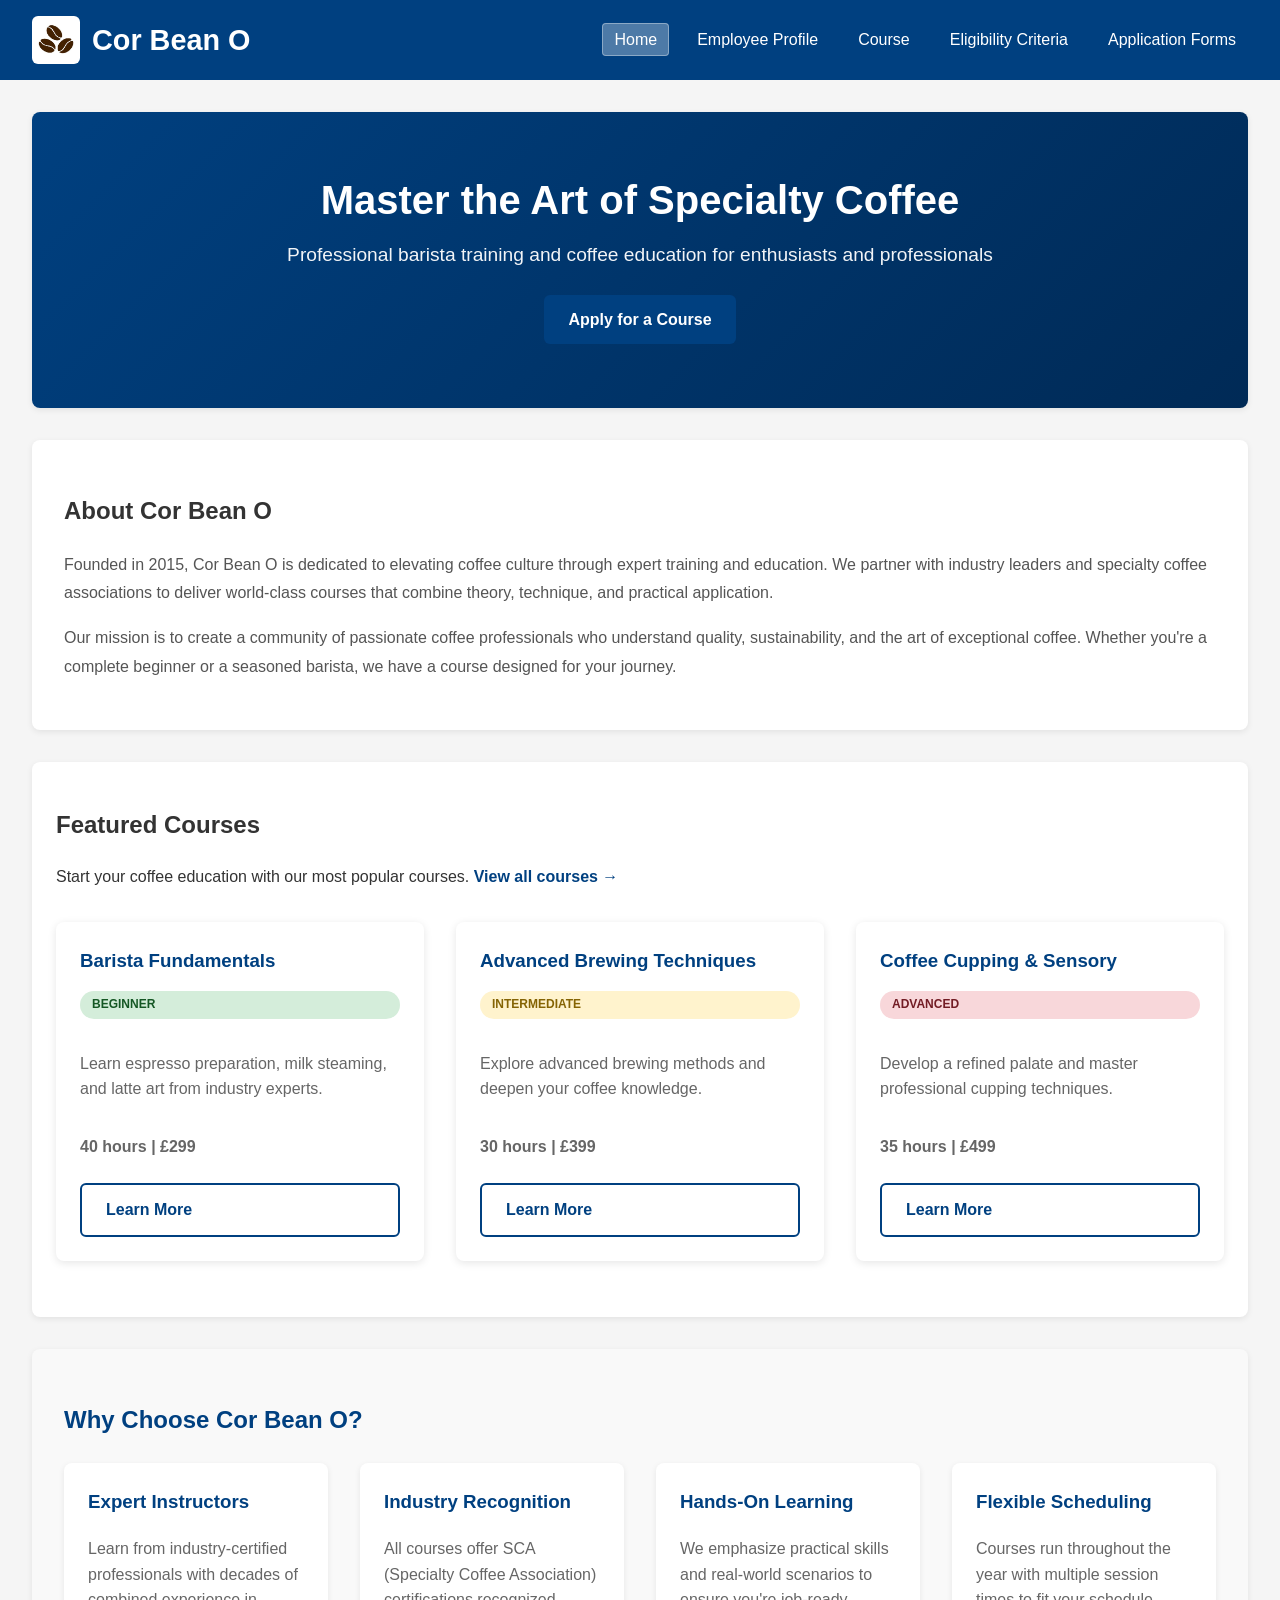
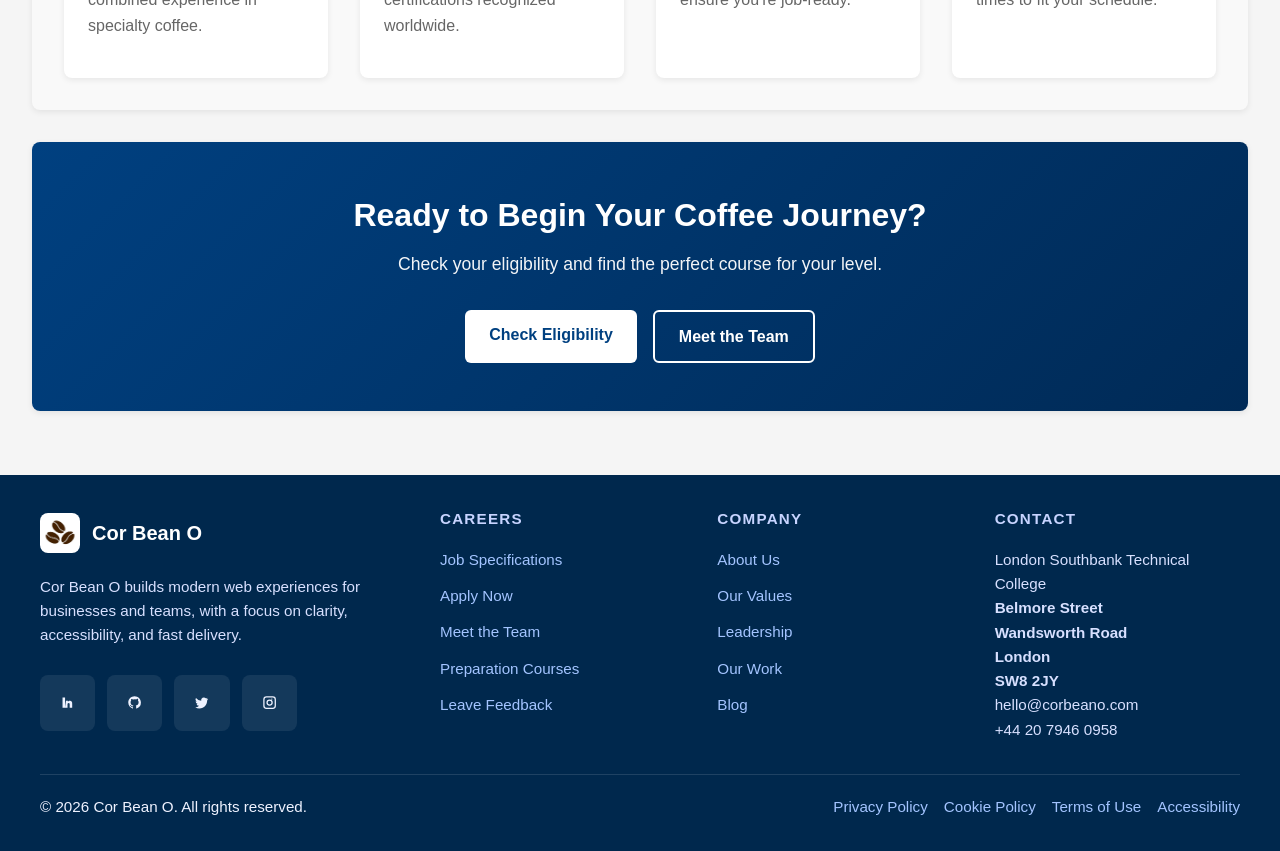
==== index.html @ 58e50d84 "Initial commit" ====
<!DOCTYPE html>

<html lang="en">
    <head>
        <meta charset="UTF-8">
        <meta name="viewport" content="width=device-width, initial-scale=1.0">
        <title>My Website</title>
        <link rel="stylesheet" href="styles.css">
    </head>
    <body>
        <header>
            <div class="brand">
                <img src="logo.jpg" alt="Site logo">
                <h1>Cor Bean O</h1>
            </div>
            <button class="nav-toggle" aria-expanded="false" aria-label="Toggle navigation">☰</button>
            <nav>
                <ul>
                    <li><a class="selected" href="index.html">Home</a></li>
                    <li><a href="profile.html">Employee Profile</a></li>
                    <li><a href="course.html">Course</a></li>
                    <li><a href="criteria.html">Eligibility Criteria</a></li>
                    <li><a href="form.html">Application Forms</a></li>
                </ul>
            </nav>
        </header>
        <main>
            <section id="hero">
                <div class="hero-content">
                    <h2>Master the Art of Specialty Coffee</h2>
                    <p>Professional barista training and coffee education for enthusiasts and professionals</p>
                    <a href="form.html" class="btn-primary">Apply for a Course</a>
                </div>
            </section>
            <section id="about">
                <h2>About Cor Bean O</h2>
                <p>Founded in 2015, Cor Bean O is dedicated to elevating coffee culture through expert training and education. We partner with industry leaders and specialty coffee associations to deliver world-class courses that combine theory, technique, and practical application.</p>
                <p>Our mission is to create a community of passionate coffee professionals who understand quality, sustainability, and the art of exceptional coffee. Whether you're a complete beginner or a seasoned barista, we have a course designed for your journey.</p>
            </section>
            <section id="featured-courses">
                <h2>Featured Courses</h2>
                <p>Start your coffee education with our most popular courses. <a href="course.html">View all courses →</a></p>
                <div class="featured-grid">
                    <article class="featured-card">
                        <h3>Barista Fundamentals</h3>
                        <p class="level-badge beginner">Beginner</p>
                        <p>Learn espresso preparation, milk steaming, and latte art from industry experts.</p>
                        <p><strong>40 hours | £299</strong></p>
                        <a href="form.html" class="btn-secondary">Learn More</a>
                    </article>
                    <article class="featured-card">
                        <h3>Advanced Brewing Techniques</h3>
                        <p class="level-badge intermediate">Intermediate</p>
                        <p>Explore advanced brewing methods and deepen your coffee knowledge.</p>
                        <p><strong>30 hours | £399</strong></p>
                        <a href="form.html" class="btn-secondary">Learn More</a>
                    </article>
                    <article class="featured-card">
                        <h3>Coffee Cupping & Sensory</h3>
                        <p class="level-badge advanced">Advanced</p>
                        <p>Develop a refined palate and master professional cupping techniques.</p>
                        <p><strong>35 hours | £499</strong></p>
                        <a href="form.html" class="btn-secondary">Learn More</a>
                    </article>
                </div>
            </section>
            <section id="why-us">
                <h2>Why Choose Cor Bean O?</h2>
                <div class="reasons-grid">
                    <article class="reason-card">
                        <h3>Expert Instructors</h3>
                        <p>Learn from industry-certified professionals with decades of combined experience in specialty coffee.</p>
                    </article>
                    <article class="reason-card">
                        <h3>Industry Recognition</h3>
                        <p>All courses offer SCA (Specialty Coffee Association) certifications recognized worldwide.</p>
                    </article>
                    <article class="reason-card">
                        <h3>Hands-On Learning</h3>
                        <p>We emphasize practical skills and real-world scenarios to ensure you're job-ready.</p>
                    </article>
                    <article class="reason-card">
                        <h3>Flexible Scheduling</h3>
                        <p>Courses run throughout the year with multiple session times to fit your schedule.</p>
                    </article>
                </div>
            </section>
            <section id="cta">
                <div class="cta-content">
                    <h2>Ready to Begin Your Coffee Journey?</h2>
                    <p>Check your eligibility and find the perfect course for your level.</p>
                    <div class="cta-buttons">
                        <a href="criteria.html" class="btn-primary">Check Eligibility</a>
                        <a href="profile.html" class="btn-secondary">Meet the Team</a>
                    </div>
                </div>
            </section>
        </main>
        <footer class="footer">
          <div class="container">
            <div class="footer-grid">
              <div class="footer-brand">
                <a class="nav-logo" href="index.html">
                  <img src="logo.jpg" alt="Cor Bean O logo">
                  <span>Cor Bean <span class="accent">O</span></span>
                </a>
                <p>Cor Bean O builds modern web experiences for businesses and teams, with a focus on clarity, accessibility, and fast delivery.</p>
                <div class="footer-social">
                  <a href="#" class="social-btn" aria-label="LinkedIn">
                    <svg viewBox="0 0 24 24" aria-hidden="true" focusable="false">
                      <path d="M4 4h4v16H4zM6 6.5a1.5 1.5 0 1 1 0 3 1.5 1.5 0 0 1 0-3zm3.5 2.5h3v1.7h.04c.42-.8 1.45-1.64 2.98-1.64 3.18 0 3.76 2.1 3.76 4.83V20h-4v-4.8c0-1.14-.02-2.6-1.58-2.6-1.58 0-1.82 1.23-1.82 2.5V20h-4z" fill="currentColor"/>
                    </svg>
                  </a>
                  <a href="#" class="social-btn" aria-label="GitHub">
                    <svg viewBox="0 0 24 24" aria-hidden="true" focusable="false">
                      <path fill-rule="evenodd" clip-rule="evenodd" d="M12 2C6.48 2 2 6.48 2 12c0 4.42 2.87 8.17 6.84 9.49.5.09.68-.22.68-.48 0-.24-.01-.87-.01-1.7-2.78.6-3.37-1.34-3.37-1.34-.45-1.16-1.1-1.47-1.1-1.47-.9-.62.07-.61.07-.61 1 .07 1.53 1.04 1.53 1.04.89 1.53 2.34 1.09 2.91.84.09-.65.35-1.09.64-1.34-2.22-.25-4.56-1.11-4.56-4.95 0-1.09.39-1.98 1.03-2.68-.1-.25-.45-1.27.1-2.65 0 0 .84-.27 2.75 1.02A9.56 9.56 0 0 1 12 6.8c.85.004 1.71.115 2.51.34 1.9-1.29 2.74-1.02 2.74-1.02.55 1.38.2 2.4.1 2.65.64.7 1.03 1.59 1.03 2.68 0 3.86-2.34 4.7-4.57 4.95.36.31.68.92.68 1.85 0 1.34-.01 2.42-.01 2.75 0 .27.18.58.69.48A10.01 10.01 0 0 0 22 12c0-5.52-4.48-10-10-10z" fill="currentColor"/>
                    </svg>
                  </a>
                  <a href="#" class="social-btn" aria-label="Twitter">
                    <svg viewBox="0 0 24 24" aria-hidden="true" focusable="false">
                      <path d="M22 5.92c-.77.34-1.6.57-2.47.67a4.3 4.3 0 0 0 1.88-2.38 8.55 8.55 0 0 1-2.72 1.04 4.27 4.27 0 0 0-7.28 3.89A12.1 12.1 0 0 1 3.16 4.7a4.27 4.27 0 0 0 1.32 5.7 4.22 4.22 0 0 1-1.94-.54v.05a4.27 4.27 0 0 0 3.43 4.18 4.3 4.3 0 0 1-1.93.07 4.27 4.27 0 0 0 3.99 2.96A8.58 8.58 0 0 1 2 19.54a12.08 12.08 0 0 0 6.56 1.92c7.88 0 12.2-6.53 12.2-12.19 0-.19 0-.37-.01-.56A8.72 8.72 0 0 0 22 5.92z" fill="currentColor"/>
                    </svg>
                  </a>
                  <a href="#" class="social-btn" aria-label="Instagram">
                    <svg viewBox="0 0 24 24" aria-hidden="true" focusable="false">
                      <path d="M7 2h10a5 5 0 0 1 5 5v10a5 5 0 0 1-5 5H7a5 5 0 0 1-5-5V7a5 5 0 0 1 5-5zm0 2a3 3 0 0 0-3 3v10a3 3 0 0 0 3 3h10a3 3 0 0 0 3-3V7a3 3 0 0 0-3-3H7zm8.5 1.5a1 1 0 1 1 0 2 1 1 0 0 1 0-2zM12 7a5 5 0 1 1 0 10 5 5 0 0 1 0-10zm0 2a3 3 0 1 0 0 6 3 3 0 0 0 0-6z" fill="currentColor"/>
                    </svg>
                  </a>
                </div>
              </div>
              <div class="footer-col">
                <h5>Careers</h5>
                <ul>
                  <li><a href="qualification.html">Job Specifications</a></li>
                  <li><a href="form.html">Apply Now</a></li>
                  <li><a href="profile.html">Meet the Team</a></li>
                  <li><a href="course.html">Preparation Courses</a></li>
                  <li><a href="criteria.html">Leave Feedback</a></li>
                </ul>
              </div>
              <div class="footer-col">
                <h5>Company</h5>
                <ul>
                  <li><a href="profile.html">About Us</a></li>
                  <li><a href="#">Our Values</a></li>
                  <li><a href="#">Leadership</a></li>
                  <li><a href="#">Our Work</a></li>
                  <li><a href="#">Blog</a></li>
                </ul>
              </div>
              <div class="footer-col">
                <h5>Contact</h5>
                <div class="contact-item"><span>London Southbank Technical College<br><strong>Belmore Street</strong><br><strong>Wandsworth Road</strong><br><strong>London</strong><br><strong>SW8 2JY</strong></span></div>
                <div class="contact-item"><span>hello@corbeano.com</span></div>
                <div class="contact-item"><span>+44 20 7946 0958</span></div>
              </div>
            </div>
            <div class="footer-bottom">
              <p>© <span id="currentYear"></span> Cor Bean O. All rights reserved.</p>
              <div class="footer-bottom-links">
                <a href="#">Privacy Policy</a>
                <a href="#">Cookie Policy</a>
                <a href="#">Terms of Use</a>
                <a href="#">Accessibility</a>
              </div>
            </div>
          </div>
        </footer>
        <script src="scripts.js"></script>
    </body>
</html>
---- styles.css ----
/* Basic page styling */
body {
  margin: 0;
  font-family: Arial, sans-serif;
  line-height: 1.6;
  color: #333;
  background: #f5f5f5;
}

header {
  background: #004080;
  color: white;
  padding: 1rem 2rem;
  display: flex;
  flex-wrap: wrap;
  align-items: center;
  justify-content: space-between;
  gap: 1rem;
}

header .brand {
  display: flex;
  align-items: center;
  gap: 0.75rem;
  margin-bottom: 0;
}

header .brand img {
  width: 48px;
  height: auto;
  border-radius: 6px;
}

header h1 {
  margin: 0;
  font-size: 1.8rem;
}

nav ul {
  list-style: none;
  padding: 0;
  margin: 0;
  display: flex;
  flex-wrap: wrap;
  align-items: center;
  gap: 1rem;
}

@media (max-width: 640px) {
  header {
    flex-direction: row;
    align-items: center;
    justify-content: space-between;
  }

  .nav-toggle {
    display: inline-flex;
  }

  nav {
    display: none;
    width: 100%;
  }

  header.nav-open nav {
    display: block;
  }

  nav ul {
    flex-direction: column;
    width: 100%;
    gap: 0.5rem;
    margin-top: 0.75rem;
  }

  nav a {
    display: inline-block;
    width: 100%;
    text-align: left;
    padding: 0.75rem 1rem;
  }
}

nav a {
  color: white;
  text-decoration: none;
  padding: 0.5rem 0.75rem;
  border-radius: 4px;
  transition: background 0.2s ease;
}

nav a:hover,
nav a:focus {
  background: rgba(255, 255, 255, 0.15);
}

nav a.selected,
nav a.selected:hover,
nav a.selected:focus {
  background: rgba(255, 255, 255, 0.3);
  box-shadow: inset 0 0 0 1px rgba(255, 255, 255, 0.35);
}

.nav-toggle {
  display: none;
  background: rgba(255, 255, 255, 0.12);
  border: 1px solid rgba(255, 255, 255, 0.25);
  color: white;
  padding: 0.5rem 0.85rem;
  border-radius: 6px;
  cursor: pointer;
  font-size: 1rem;
}

.nav-toggle:hover,
.nav-toggle:focus {
  background: rgba(255, 255, 255, 0.2);
}

main {
  padding: 2rem;
}

@media (max-width: 640px) {
  header {
    flex-direction: row;
    align-items: center;
    justify-content: space-between;
  }

  .nav-toggle {
    display: inline-flex;
    align-self: center;
    width: 2.5rem;
    height: 2.5rem;
    font-size: 1.4rem;
    justify-content: center;
    align-items: center;
    padding: 0;
  }

  nav {
    display: none;
    width: 100%;
  }

  header.nav-open nav {
    display: block;
  }

  nav ul {
    flex-direction: column;
    width: 100%;
    gap: 0.5rem;
    margin-top: 0.75rem;
  }

  nav a {
    display: inline-block;
    width: auto;
    text-align: left;
    padding: 0.75rem 1rem;
  }
}

section {
  margin-bottom: 2rem;
  background: white;
  border-radius: 8px;
  padding: 1.5rem;
  box-shadow: 0 2px 6px rgba(0, 0, 0, 0.08);
}

footer {
  background: #00284d;
  color: #eef2ff;
  padding: 2rem 2rem;
  font-family: inherit;
  font-size: 0.95rem;
  line-height: 1.6;
}

.footer, .footer * {
  font-family: inherit;
}

.footer .container {
  max-width: 1200px;
  margin: 0 auto;
}

.footer-grid {
  display: grid;
  grid-template-columns: 1.5fr 1fr 1fr 1fr;
  gap: 2rem;
  margin-bottom: 2rem;
}

.footer-brand {
  display: grid;
  gap: 1rem;
}

.nav-logo {
  display: inline-flex;
  align-items: center;
  gap: 0.75rem;
  color: white;
  text-decoration: none;
  font-size: 1.25rem;
  font-weight: 700;
  font-family: inherit;
}

.nav-logo img {
  width: 40px;
  height: auto;
  border-radius: 8px;
}

.footer-brand p {
  margin: 0;
  max-width: 32rem;
  color: #d7e0ff;
}

.footer-social {
  display: flex;
  flex-wrap: wrap;
  gap: 0.75rem;
}

.footer-social a {
  display: inline-flex;
  align-items: center;
  justify-content: center;
  background: rgba(255, 255, 255, 0.08);
  color: #eef2ff;
  padding: 0.6rem;
  border-radius: 8px;
  text-decoration: none;
  width: 2.25rem;
  height: 2.25rem;
}

.footer-social a svg {
  width: 0.95rem;
  height: 0.95rem;
}

.footer-social a:hover,
.footer-social a:focus {
  background: rgba(255, 255, 255, 0.16);
}

.footer-col h5 {
  margin: 0 0 1rem;
  font-size: 0.95rem;
  font-weight: 700;
  text-transform: uppercase;
  letter-spacing: 0.08em;
  color: #c7d4ff;
}

.footer-col ul {
  list-style: none;
  margin: 0;
  padding: 0;
  display: grid;
  gap: 0.75rem;
}

.footer-col li a {
  color: #a3c4ff;
  text-decoration: none;
}

.footer-col li a:hover,
.footer-col li a:focus {
  text-decoration: underline;
}

.contact-item {
  display: flex;
  gap: 0.75rem;
  align-items: flex-start;
  color: #d7e0ff;
}

.contact-item span {
  display: block;
}

.footer-bottom {
  display: flex;
  flex-wrap: wrap;
  justify-content: space-between;
  align-items: center;
  gap: 1rem;
  border-top: 1px solid rgba(255, 255, 255, 0.12);
  padding-top: 1.25rem;
}

.footer-bottom p,
.footer-bottom-links {
  margin: 0;
}

.footer-bottom-links {
  display: flex;
  flex-wrap: wrap;
  gap: 1rem;
}

.footer-bottom-links a {
  color: #a3c4ff;
  text-decoration: none;
}

.footer-bottom-links a:hover,
.footer-bottom-links a:focus {
  text-decoration: underline;
}

@media (max-width: 900px) {
  .footer-grid {
    grid-template-columns: 1fr 1fr;
  }
}

@media (max-width: 640px) {
  .footer-grid {
    grid-template-columns: 1fr;
  }

  .footer-bottom {
    flex-direction: column;
    align-items: flex-start;
  }
}

footer a {
  color: #a3c4ff;
}

footer a:hover,
footer a:focus {
  text-decoration: underline;
}

/* ============================================================================
   BUTTON STYLES
   ============================================================================ */

.btn-primary,
.btn-secondary {
  display: inline-block;
  padding: 0.75rem 1.5rem;
  border-radius: 6px;
  text-decoration: none;
  font-weight: 600;
  cursor: pointer;
  border: none;
  font-size: 1rem;
  transition: all 0.2s ease;
}

.btn-primary {
  background: #004080;
  color: white;
}

.btn-primary:hover,
.btn-primary:focus {
  background: #002a56;
  text-decoration: none;
  box-shadow: 0 4px 12px rgba(0, 64, 128, 0.3);
}

.btn-secondary {
  background: transparent;
  color: #004080;
  border: 2px solid #004080;
}

.btn-secondary:hover,
.btn-secondary:focus {
  background: #f0f5ff;
  border-color: #002a56;
  color: #002a56;
}

/* ============================================================================
   FORM STYLING
   ============================================================================ */

.form-container {
  max-width: 600px;
  margin: 2rem 0;
}

.form-group {
  margin-bottom: 1.5rem;
  display: flex;
  flex-direction: column;
}

.form-group label {
  margin-bottom: 0.5rem;
  font-weight: 600;
  color: #333;
}

.form-group input,
.form-group select,
.form-group textarea {
  padding: 0.75rem;
  border: 1px solid #ddd;
  border-radius: 6px;
  font-family: inherit;
  font-size: 1rem;
  transition: border-color 0.2s ease;
}

.form-group input:focus,
.form-group select:focus,
.form-group textarea:focus {
  outline: none;
  border-color: #004080;
  box-shadow: 0 0 0 3px rgba(0, 64, 128, 0.1);
}

.error-message {
  color: #d9534f;
  font-size: 0.875rem;
  margin-top: 0.25rem;
  display: none;
}

.checkbox-group {
  display: flex;
  flex-direction: column;
  gap: 0.75rem;
  margin-top: 0.5rem;
}

.checkbox-label {
  display: flex;
  align-items: center;
  gap: 0.75rem;
  font-weight: normal;
  margin-bottom: 0;
}

.checkbox-label input[type="checkbox"] {
  width: auto;
  cursor: pointer;
  margin: 0;
}

.success-message {
  padding: 1rem;
  background: #d4edda;
  border: 1px solid #c3e6cb;
  border-radius: 6px;
  color: #155724;
  margin: 1.5rem 0;
}

/* ============================================================================
   COURSE CARDS & GRID
   ============================================================================ */

.courses-grid {
  display: grid;
  grid-template-columns: repeat(auto-fit, minmax(280px, 1fr));
  gap: 2rem;
  margin: 2rem 0;
}

.course-card {
  background: white;
  border-radius: 8px;
  padding: 1.5rem;
  box-shadow: 0 2px 8px rgba(0, 0, 0, 0.1);
  transition: transform 0.2s ease, box-shadow 0.2s ease;
  display: flex;
  flex-direction: column;
}

.course-card:hover {
  transform: translateY(-4px);
  box-shadow: 0 4px 16px rgba(0, 0, 0, 0.15);
}

.card-header {
  display: flex;
  justify-content: space-between;
  align-items: flex-start;
  gap: 1rem;
  margin-bottom: 1rem;
}

.card-header h3 {
  margin: 0;
  font-size: 1.25rem;
  color: #004080;
}

.level-badge {
  display: inline-block;
  padding: 0.25rem 0.75rem;
  border-radius: 20px;
  font-size: 0.75rem;
  font-weight: 600;
  text-transform: uppercase;
  white-space: nowrap;
}

.level-badge.beginner {
  background: #d4edda;
  color: #155724;
}

.level-badge.intermediate {
  background: #fff3cd;
  color: #856404;
}

.level-badge.advanced {
  background: #f8d7da;
  color: #721c24;
}

.course-description {
  color: #666;
  margin: 0.5rem 0 1rem;
  flex-grow: 1;
}

.course-details {
  list-style: none;
  padding: 0;
  margin: 1rem 0;
  display: grid;
  gap: 0.5rem;
  background: #f9f9f9;
  padding: 1rem;
  border-radius: 6px;
}

.course-details li {
  font-size: 0.9rem;
  color: #555;
}

.course-card .btn-primary {
  margin-top: auto;
}

/* ============================================================================
   PROFILE CARDS & GRID
   ============================================================================ */

.profiles-grid {
  display: grid;
  grid-template-columns: repeat(auto-fit, minmax(260px, 1fr));
  gap: 2rem;
  margin: 2rem 0;
}

.profile-card {
  background: white;
  border-radius: 8px;
  padding: 1.5rem;
  box-shadow: 0 2px 8px rgba(0, 0, 0, 0.1);
  text-align: center;
  transition: transform 0.2s ease, box-shadow 0.2s ease;
}

.profile-card:hover {
  transform: translateY(-4px);
  box-shadow: 0 4px 16px rgba(0, 0, 0, 0.15);
}

.profile-image {
  font-size: 3rem;
  margin-bottom: 1rem;
}

.profile-card h3 {
  margin: 0.5rem 0;
  color: #004080;
}

.profile-card .role {
  font-weight: 600;
  color: #666;
  margin: 0.5rem 0 1rem;
}

.profile-card .bio {
  font-size: 0.95rem;
  color: #666;
  line-height: 1.5;
  margin: 0.5rem 0 1rem;
}

.profile-social {
  display: flex;
  justify-content: center;
  gap: 1rem;
  margin-top: 1rem;
}

.profile-social a {
  color: #004080;
  text-decoration: none;
  font-weight: 600;
  padding: 0.5rem 1rem;
  border: 2px solid #004080;
  border-radius: 4px;
  transition: all 0.2s ease;
}

.profile-social a:hover,
.profile-social a:focus {
  background: #004080;
  color: white;
}

/* ============================================================================
   ELIGIBILITY CHECKER
   ============================================================================ */

.eligibility-requirements {
  background: #f9f9f9;
  padding: 1.5rem;
  border-radius: 8px;
  margin: 1.5rem 0;
}

.eligibility-requirements h3 {
  margin-top: 1.5rem;
  margin-bottom: 1rem;
  color: #004080;
}

.eligibility-requirements h3:first-child {
  margin-top: 0;
}

.requirements-list {
  list-style: none;
  padding: 0;
  margin: 0;
  display: grid;
  gap: 0.75rem;
}

.requirements-list li {
  padding-left: 0;
  color: #555;
}

.eligibility-result {
  background: white;
  border: 2px solid #e7f3ff;
  border-radius: 8px;
  padding: 1.5rem;
  margin: 1.5rem 0;
}

/* ============================================================================
   HOME PAGE SECTIONS
   ============================================================================ */

#hero {
  background: linear-gradient(135deg, #004080 0%, #002a56 100%);
  color: white;
  padding: 4rem 2rem;
  border-radius: 8px;
  text-align: center;
  margin-bottom: 2rem;
}

.hero-content h2 {
  font-size: 2.5rem;
  margin: 0 0 1rem;
  line-height: 1.2;
}

.hero-content p {
  font-size: 1.2rem;
  margin: 0 0 1.5rem;
  opacity: 0.95;
}

#about {
  background: white;
  padding: 2rem;
  border-radius: 8px;
  margin-bottom: 2rem;
  box-shadow: 0 2px 6px rgba(0, 0, 0, 0.08);
}

#about p {
  font-size: 1rem;
  line-height: 1.8;
  color: #555;
}

#featured-courses p {
  margin-bottom: 1.5rem;
}

#featured-courses a {
  color: #004080;
  text-decoration: none;
  font-weight: 600;
}

#featured-courses a:hover {
  text-decoration: underline;
}

.featured-grid {
  display: grid;
  grid-template-columns: repeat(auto-fit, minmax(260px, 1fr));
  gap: 2rem;
  margin: 2rem 0;
}

.featured-card {
  background: white;
  padding: 1.5rem;
  border-radius: 8px;
  box-shadow: 0 2px 8px rgba(0, 0, 0, 0.1);
  transition: transform 0.2s ease, box-shadow 0.2s ease;
  display: flex;
  flex-direction: column;
}

.featured-card:hover {
  transform: translateY(-4px);
  box-shadow: 0 4px 16px rgba(0, 0, 0, 0.15);
}

.featured-card h3 {
  color: #004080;
  margin: 0 0 0.5rem;
}

.featured-card .level-badge {
  margin-bottom: 0.75rem;
}

.featured-card p {
  flex-grow: 1;
  color: #666;
  margin: 0.5rem 0;
}

.featured-card .btn-secondary {
  margin-top: auto;
}

#why-us {
  background: #f9f9f9;
  padding: 2rem;
  border-radius: 8px;
  margin-bottom: 2rem;
}

#why-us h2 {
  color: #004080;
  margin-bottom: 1.5rem;
}

.reasons-grid {
  display: grid;
  grid-template-columns: repeat(auto-fit, minmax(240px, 1fr));
  gap: 2rem;
}

.reason-card {
  background: white;
  padding: 1.5rem;
  border-radius: 8px;
  box-shadow: 0 2px 6px rgba(0, 0, 0, 0.08);
}

.reason-card h3 {
  color: #004080;
  margin-top: 0;
}

.reason-card p {
  color: #666;
  line-height: 1.6;
}

#cta {
  background: linear-gradient(135deg, #004080 0%, #002a56 100%);
  color: white;
  padding: 3rem 2rem;
  border-radius: 8px;
  text-align: center;
  margin-bottom: 2rem;
}

.cta-content h2 {
  margin: 0 0 0.5rem;
  font-size: 2rem;
}

.cta-content p {
  margin: 0 0 2rem;
  font-size: 1.1rem;
  opacity: 0.95;
}

.cta-buttons {
  display: flex;
  flex-wrap: wrap;
  justify-content: center;
  gap: 1rem;
}

.cta-buttons .btn-primary {
  background: white;
  color: #004080;
}

.cta-buttons .btn-primary:hover {
  background: #f0f5ff;
}

.cta-buttons .btn-secondary {
  background: transparent;
  border-color: white;
  color: white;
}

.cta-buttons .btn-secondary:hover {
  background: rgba(255, 255, 255, 0.1);
  border-color: white;
  color: white;
}

/* ============================================================================
   RESPONSIVE ADJUSTMENTS
   ============================================================================ */

@media (max-width: 900px) {
  .courses-grid,
  .profiles-grid,
  .featured-grid,
  .reasons-grid {
    grid-template-columns: repeat(auto-fit, minmax(240px, 1fr));
  }

  .hero-content h2 {
    font-size: 2rem;
  }

  #cta .cta-content h2 {
    font-size: 1.75rem;
  }
}

@media (max-width: 640px) {
  .courses-grid,
  .profiles-grid,
  .featured-grid,
  .reasons-grid {
    grid-template-columns: 1fr;
  }

  .hero-content h2 {
    font-size: 1.75rem;
  }

  .hero-content p {
    font-size: 1rem;
  }

  .card-header {
    flex-direction: column;
    align-items: flex-start;
  }

  #cta .cta-content h2 {
    font-size: 1.5rem;
  }

  .cta-buttons {
    flex-direction: column;
  }

  .cta-buttons a {
    width: 100%;
    text-align: center;
  }

  .form-container {
    max-width: 100%;
  }

  main {
    padding: 1.5rem;
  }
}
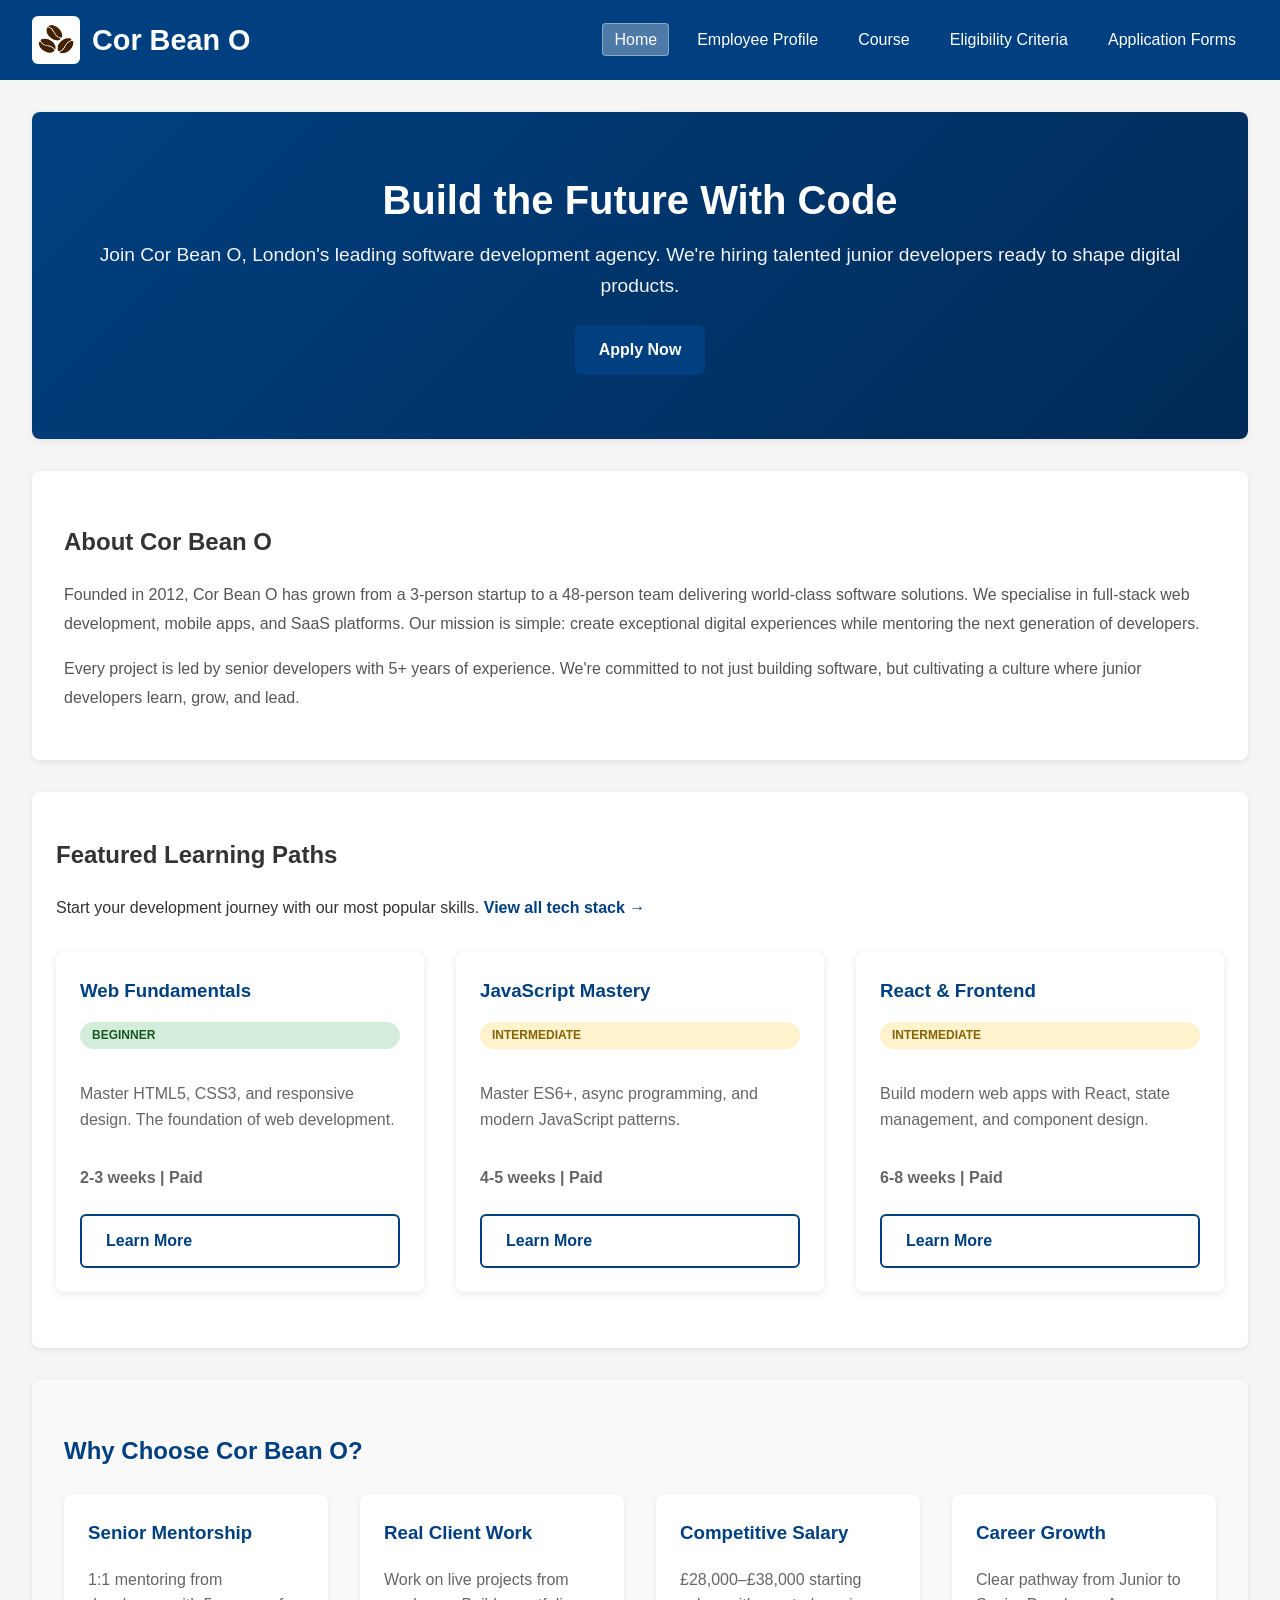
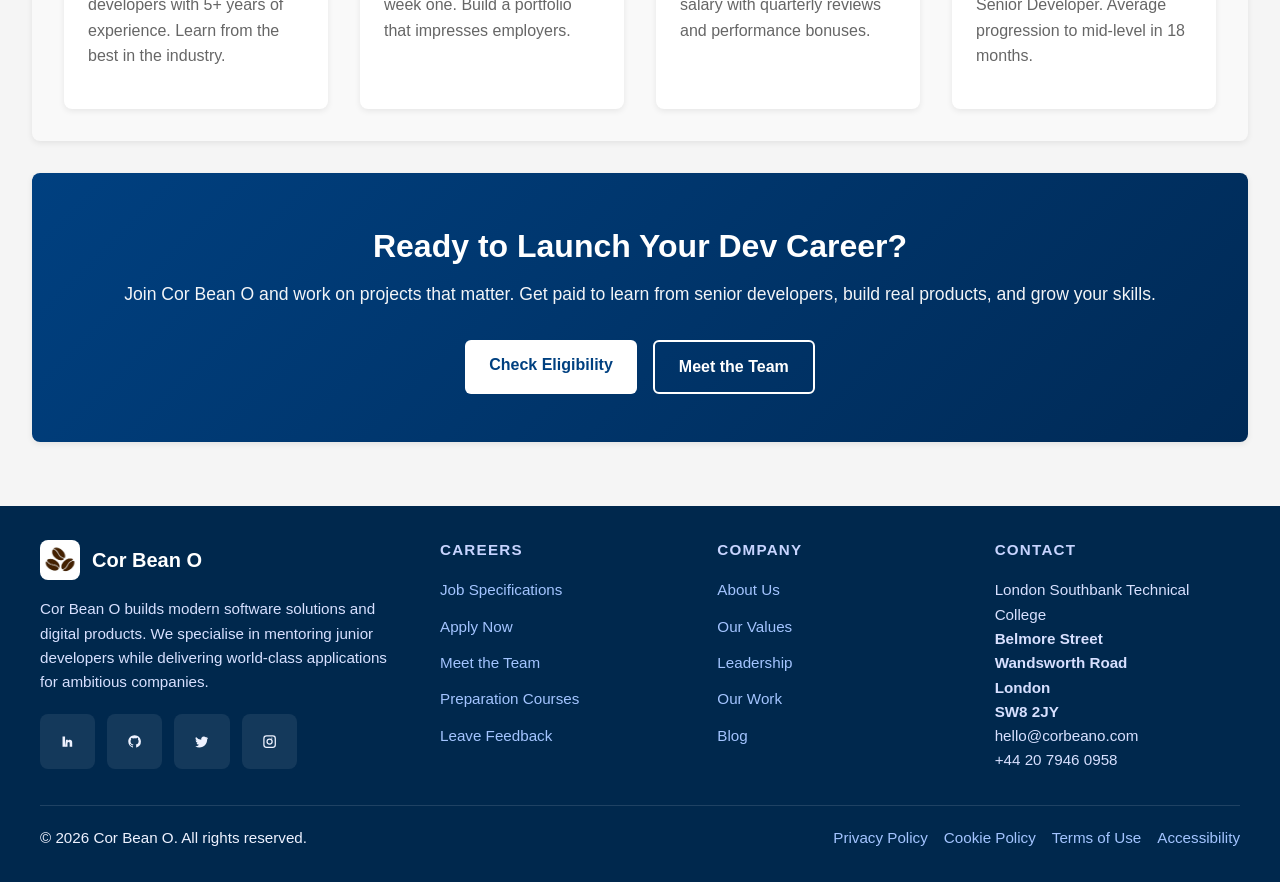
==== commit 7a1c4ac6: "Changed to software company" ====
--- a/index.html
+++ b/index.html
@@ -4,7 +4,7 @@
     <head>
         <meta charset="UTF-8">
         <meta name="viewport" content="width=device-width, initial-scale=1.0">
-        <title>My Website</title>
+        <title>Cor Bean O — Master Specialty Coffee</title>
         <link rel="stylesheet" href="styles.css">
     </head>
     <body>
@@ -27,39 +27,39 @@
         <main>
             <section id="hero">
                 <div class="hero-content">
-                    <h2>Master the Art of Specialty Coffee</h2>
-                    <p>Professional barista training and coffee education for enthusiasts and professionals</p>
-                    <a href="form.html" class="btn-primary">Apply for a Course</a>
+                    <h2>Build the Future With Code</h2>
+                    <p>Join Cor Bean O, London's leading software development agency. We're hiring talented junior developers ready to shape digital products.</p>
+                    <a href="form.html" class="btn-primary">Apply Now</a>
                 </div>
             </section>
             <section id="about">
                 <h2>About Cor Bean O</h2>
-                <p>Founded in 2015, Cor Bean O is dedicated to elevating coffee culture through expert training and education. We partner with industry leaders and specialty coffee associations to deliver world-class courses that combine theory, technique, and practical application.</p>
-                <p>Our mission is to create a community of passionate coffee professionals who understand quality, sustainability, and the art of exceptional coffee. Whether you're a complete beginner or a seasoned barista, we have a course designed for your journey.</p>
+                <p>Founded in 2012, Cor Bean O has grown from a 3-person startup to a 48-person team delivering world-class software solutions. We specialise in full-stack web development, mobile apps, and SaaS platforms. Our mission is simple: create exceptional digital experiences while mentoring the next generation of developers.</p>
+                <p>Every project is led by senior developers with 5+ years of experience. We're committed to not just building software, but cultivating a culture where junior developers learn, grow, and lead.</p>
             </section>
             <section id="featured-courses">
-                <h2>Featured Courses</h2>
-                <p>Start your coffee education with our most popular courses. <a href="course.html">View all courses →</a></p>
+                <h2>Featured Learning Paths</h2>
+                <p>Start your development journey with our most popular skills. <a href="course.html">View all tech stack →</a></p>
                 <div class="featured-grid">
                     <article class="featured-card">
-                        <h3>Barista Fundamentals</h3>
+                        <h3>Web Fundamentals</h3>
                         <p class="level-badge beginner">Beginner</p>
-                        <p>Learn espresso preparation, milk steaming, and latte art from industry experts.</p>
-                        <p><strong>40 hours | £299</strong></p>
+                        <p>Master HTML5, CSS3, and responsive design. The foundation of web development.</p>
+                        <p><strong>2-3 weeks | Paid</strong></p>
                         <a href="form.html" class="btn-secondary">Learn More</a>
                     </article>
                     <article class="featured-card">
-                        <h3>Advanced Brewing Techniques</h3>
+                        <h3>JavaScript Mastery</h3>
                         <p class="level-badge intermediate">Intermediate</p>
-                        <p>Explore advanced brewing methods and deepen your coffee knowledge.</p>
-                        <p><strong>30 hours | £399</strong></p>
+                        <p>Master ES6+, async programming, and modern JavaScript patterns.</p>
+                        <p><strong>4-5 weeks | Paid</strong></p>
                         <a href="form.html" class="btn-secondary">Learn More</a>
                     </article>
                     <article class="featured-card">
-                        <h3>Coffee Cupping & Sensory</h3>
-                        <p class="level-badge advanced">Advanced</p>
-                        <p>Develop a refined palate and master professional cupping techniques.</p>
-                        <p><strong>35 hours | £499</strong></p>
+                        <h3>React & Frontend</h3>
+                        <p class="level-badge intermediate">Intermediate</p>
+                        <p>Build modern web apps with React, state management, and component design.</p>
+                        <p><strong>6-8 weeks | Paid</strong></p>
                         <a href="form.html" class="btn-secondary">Learn More</a>
                     </article>
                 </div>
@@ -68,27 +68,27 @@
                 <h2>Why Choose Cor Bean O?</h2>
                 <div class="reasons-grid">
                     <article class="reason-card">
-                        <h3>Expert Instructors</h3>
-                        <p>Learn from industry-certified professionals with decades of combined experience in specialty coffee.</p>
+                        <h3>Senior Mentorship</h3>
+                        <p>1:1 mentoring from developers with 5+ years of experience. Learn from the best in the industry.</p>
                     </article>
                     <article class="reason-card">
-                        <h3>Industry Recognition</h3>
-                        <p>All courses offer SCA (Specialty Coffee Association) certifications recognized worldwide.</p>
+                        <h3>Real Client Work</h3>
+                        <p>Work on live projects from week one. Build a portfolio that impresses employers.</p>
                     </article>
                     <article class="reason-card">
-                        <h3>Hands-On Learning</h3>
-                        <p>We emphasize practical skills and real-world scenarios to ensure you're job-ready.</p>
+                        <h3>Competitive Salary</h3>
+                        <p>£28,000–£38,000 starting salary with quarterly reviews and performance bonuses.</p>
                     </article>
                     <article class="reason-card">
-                        <h3>Flexible Scheduling</h3>
-                        <p>Courses run throughout the year with multiple session times to fit your schedule.</p>
+                        <h3>Career Growth</h3>
+                        <p>Clear pathway from Junior to Senior Developer. Average progression to mid-level in 18 months.</p>
                     </article>
                 </div>
             </section>
             <section id="cta">
                 <div class="cta-content">
-                    <h2>Ready to Begin Your Coffee Journey?</h2>
-                    <p>Check your eligibility and find the perfect course for your level.</p>
+                    <h2>Ready to Launch Your Dev Career?</h2>
+                    <p>Join Cor Bean O and work on projects that matter. Get paid to learn from senior developers, build real products, and grow your skills.</p>
                     <div class="cta-buttons">
                         <a href="criteria.html" class="btn-primary">Check Eligibility</a>
                         <a href="profile.html" class="btn-secondary">Meet the Team</a>
@@ -102,9 +102,9 @@
               <div class="footer-brand">
                 <a class="nav-logo" href="index.html">
                   <img src="logo.jpg" alt="Cor Bean O logo">
-                  <span>Cor Bean <span class="accent">O</span></span>
+                  <span>Cor <span class="accent">Bean O</span></span>
                 </a>
-                <p>Cor Bean O builds modern web experiences for businesses and teams, with a focus on clarity, accessibility, and fast delivery.</p>
+                <p>Cor Bean O builds modern software solutions and digital products. We specialise in mentoring junior developers while delivering world-class applications for ambitious companies.</p>
                 <div class="footer-social">
                   <a href="#" class="social-btn" aria-label="LinkedIn">
                     <svg viewBox="0 0 24 24" aria-hidden="true" focusable="false">
